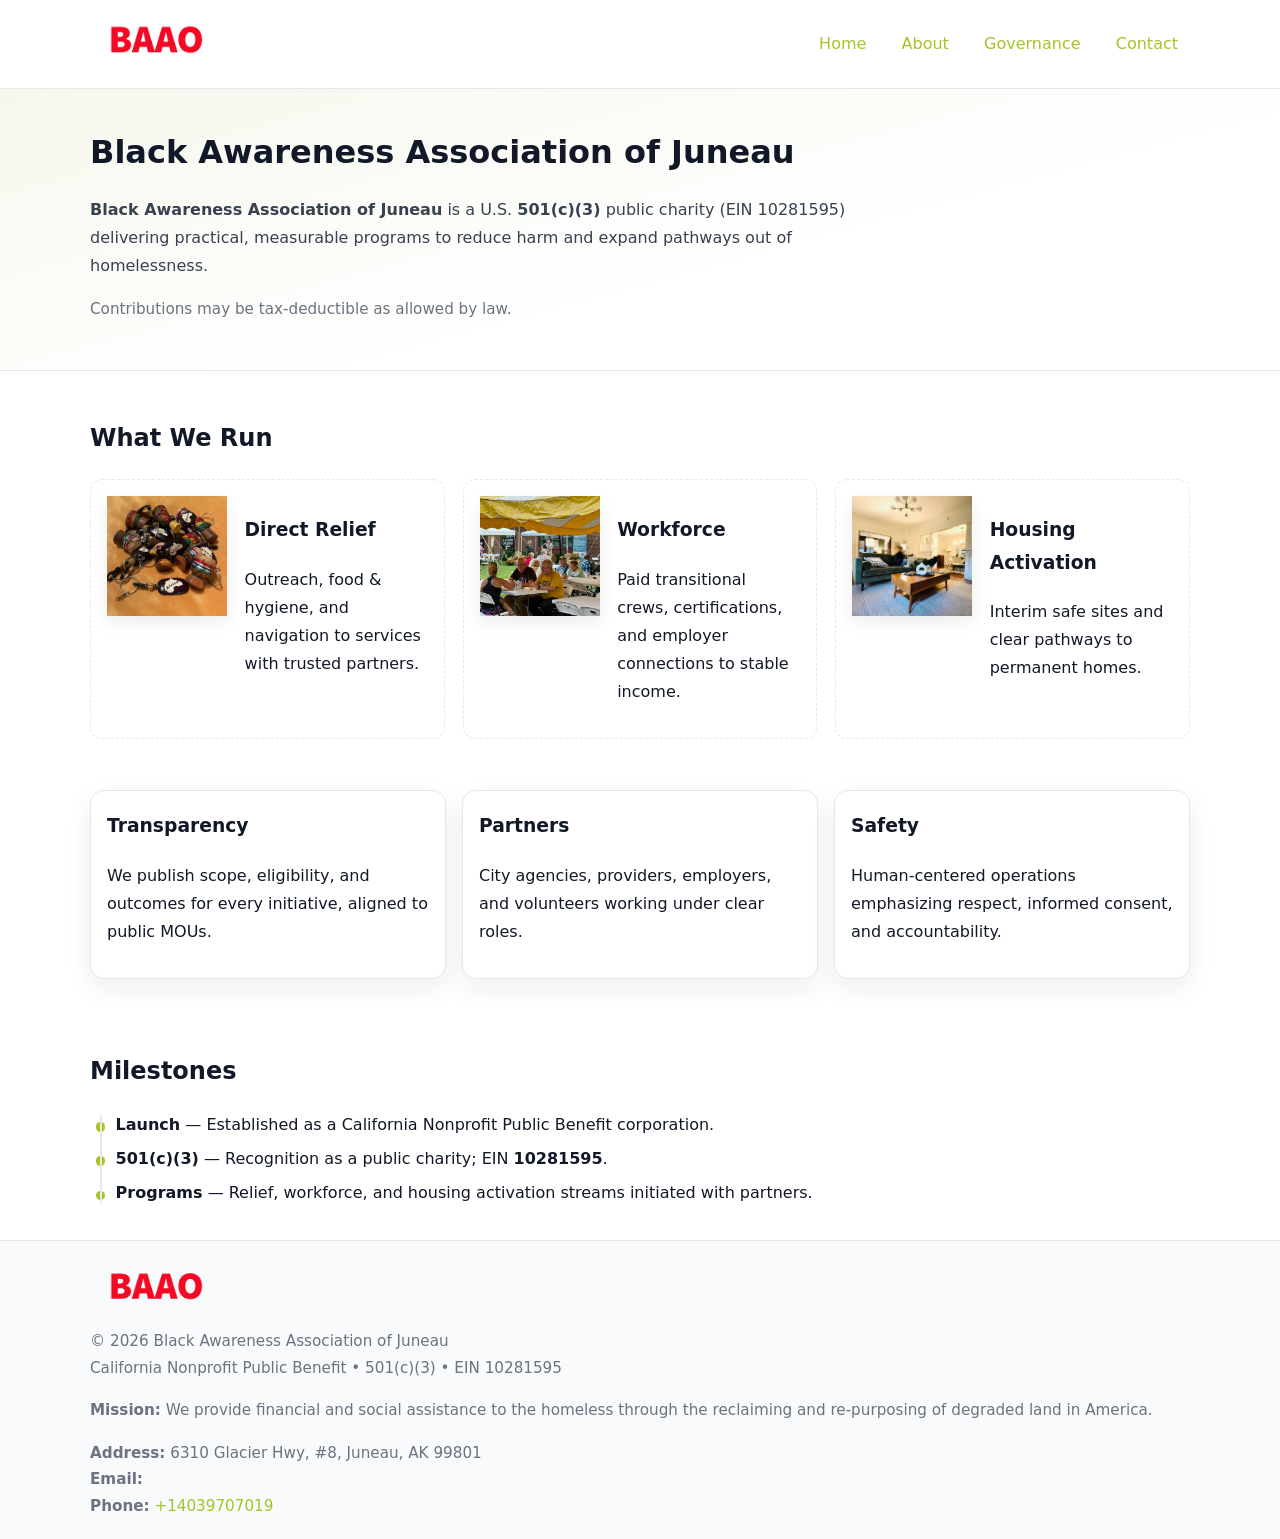
==== index.html @ 72060eb3 "Initial commit" ====
<!doctype html>
<html lang="en">
<head>
<meta charset="utf-8"/><meta name="viewport" content="width=device-width,initial-scale=1"/>
<title>Black Awareness Association of Juneau – Nonprofit • 2025</title>
<link rel="stylesheet" href="assets/styles.css"/><link rel="icon" href="images/logo.png">
<meta name="data-ein" content="10281595"><meta name="data-name" content="Black Awareness Association of Juneau">
<meta name="data-email" content=""><meta name="data-phone" content="+14039707019">
<meta name="data-address" content="6310 Glacier Hwy, #8,
Juneau, AK 99801"><meta name="data-map" content="6310+Glacier+Hwy,+#8,+Juneau,+AK+99801">
  <meta name="description" content="Our nonprofit strengthens the community with programs focused on community services, education, and direct relief.">
</head>
<body>
<div style="position:absolute;left:-9999px;top:-9999px;opacity:0" data-uniq="{{UNIQUE_BLOB}}">
  <span>Our nonprofit strengthens the community with programs focused on community services, education, and direct relief.</span><svg width="12" height="12" viewBox="0 0 12 12" xmlns="http://www.w3.org/2000/svg"><circle cx="6" cy="6" r="5" fill="#28a745"/></svg><img src="images/education.jpg" width="1" height="1" alt="" loading="lazy"/>
</div>

<header>
  <div class="header-wrap">
    <a href="index.html" aria-label="Home"><img src="images/logo.png" alt="Black Awareness Association of Juneau logo" style="width:132px"></a>
    <nav><a class="active" href="index.html">Home</a><a href="about.html">About</a><a href="governance.html">Governance</a><a href="contact.html">Contact</a></nav>
  </div>
</header>

<section class="c1b8114fc87">
  <div class="container">
    <h1>Black Awareness Association of Juneau</h1>
    <p class="cf704c51dbe"><strong>Black Awareness Association of Juneau</strong> is a U.S. <strong>501(c)(3)</strong> public charity (EIN 10281595) delivering practical, measurable programs to reduce harm and expand pathways out of homelessness.</p>
    <p class="small">Contributions may be tax-deductible as allowed by law.</p>
  </div>
</section>

<main>
  <!-- What We Run: ảnh vuông 120x120 -->
  <section class="section">
    <div class="container">
      <h2>What We Run</h2>
      <div class="feature-row">
        <div class="feature">
          <img class="thumb" src="images/relief.jpg" alt="Direct Relief">
          <div><h3>Direct Relief</h3><p>Outreach, food & hygiene, and navigation to services with trusted partners.</p></div>
        </div>
        <div class="feature">
          <img class="thumb" src="images/jobs.jpg" alt="Workforce">
          <div><h3>Workforce</h3><p>Paid transitional crews, certifications, and employer connections to stable income.</p></div>
        </div>
        <div class="feature">
          <img class="thumb" src="images/land.jpg" alt="Housing Activation">
          <div><h3>Housing Activation</h3><p>Interim safe sites and clear pathways to permanent homes.</p></div>
        </div>
      </div>
    </div>
  </section>

  <section class="section">
    <div class="container grid">
      <div class="cards">
        <article class="c5640681ace"><h3>Transparency</h3><p>We publish scope, eligibility, and outcomes for every initiative, aligned to public MOUs.</p></article>
        <article class="c5640681ace"><h3>Partners</h3><p>City agencies, providers, employers, and volunteers working under clear roles.</p></article>
        <article class="c5640681ace"><h3>Safety</h3><p>Human-centered operations emphasizing respect, informed consent, and accountability.</p></article>
      </div>
    </div>
  </section>

  <!-- Milestones: bullet chuẩn -->
  <section class="section">
    <div class="container">
      <h2>Milestones</h2>
      <ul class="timeline">
        <li><strong>Launch</strong> — Established as a California Nonprofit Public Benefit corporation.</li>
        <li><strong>501(c)(3)</strong> — Recognition as a public charity; EIN <strong>10281595</strong>.</li>
        <li><strong>Programs</strong> — Relief, workforce, and housing activation streams initiated with partners.</li>
      </ul>
    </div>
  </section>

  <footer>
    <div class="grid">
      <div><img src="images/logo.png" alt="" style="width:132px;margin-bottom:.5rem"><div class="small">© <span id="year"></span> Black Awareness Association of Juneau</div><div class="small">California Nonprofit Public Benefit • 501(c)(3) • EIN 10281595</div></div>
      <div><div class="small"><strong>Mission:</strong> We provide financial and social assistance to the homeless through the reclaiming and re-purposing of degraded land in America.</div></div>
      <div><div class="small"><strong>Address:</strong> 6310 Glacier Hwy, #8,
Juneau, AK 99801<br><strong>Email:</strong> <a href="mailto:"></a><br><strong>Phone:</strong> <a href="tel:+14039707019">+14039707019</a></div></div>
    </div>
  </footer>
</main>

<!-- color/skin -->
<script>(function(){function g(n){const e=document.querySelector('meta[name="'+n+'"]');return e?e.content:''}
function h(s){let x=2166136261>>>0;for(let i=0;i<s.length;i++){x^=s.charCodeAt(i);x=(x*16777619)>>>0}return x>>>0}
let k=(g('data-ein')||'').replace(/\D+/g,'');if(!k)k=g('data-name')||location.hostname||'d';
const key=h(String(k)),H=key%360,S=55+(key%20),L=46;
const r=document.documentElement;r.style.setProperty('--brand',`hsl(${H} ${S}% ${L}%)`);
r.style.setProperty('--brand-ink',`hsl(${H} ${Math.min(95,S+10)}% ${Math.max(22,L-18)}%)`);
r.style.setProperty('--soft',`hsl(${H} ${Math.max(40,S-25)}% 95%)`);
const y=document.getElementById('year'); if(y) y.textContent=new Date().getFullYear();})();</script>
</body>
</html>
---- assets/styles.css ----
:root{
  --ink:#111827; --muted:#6b7280; --paper:#ffffff; --line:#e5e7eb;
  --brand:#7c3aed; --brand-ink:#5125a7; --soft:#f5f3ff;
  --radius:14px; --shadow:0 10px 26px rgba(17,24,39,.07)
}
*{box-sizing:border-box} html,body{height:100%}
body{margin:0;background:var(--paper);color:var(--ink);
  font-family:Inter,system-ui,-apple-system,Segoe UI,Roboto,Arial,sans-serif;line-height:1.75}
a{color:var(--brand);text-decoration:none} a:hover{text-decoration:underline}
img{max-width:100%;display:block;border-radius:12px}

header{border-bottom:1px solid var(--line);background:#fff}
.header-wrap{width:min(1100px,94%);margin:0 auto;display:flex;align-items:center;justify-content:space-between;padding:.9rem 0}
nav a{margin-left:.7rem;padding:.45rem .75rem;border-radius:10px}
nav a:hover{background:var(--soft);text-decoration:none}

.c1b8114fc87{
  position:relative;overflow:hidden;border-bottom:1px solid var(--line);
  background:linear-gradient(165deg, var(--soft) 0%, #fff 60%)
}
.c1b8114fc87 .container{width:min(1100px,94%);margin:0 auto;padding:2rem 0}
h1{font-size:2rem;margin:.2rem 0 .3rem}
.cf704c51dbe{max-width:76ch;color:#374151}

.container{width:min(1100px,94%);margin-inline:auto}
.section{padding:1.6rem 0}

.grid{display:grid;gap:1rem}
.cards{display:grid;grid-template-columns:1fr;gap:1rem}
.c5640681ace{background:#fff;border:1px solid var(--line);border-radius:var(--radius);box-shadow:var(--shadow);padding:1rem}
.c5640681ace h3{margin-top:.2rem}

/* === Feature thumbnails: vuông 120×120 (góc 0px) === */
.feature-row{display:grid;grid-template-columns:1fr;gap:1.1rem}
.feature{
  display:grid;grid-template-columns:120px 1fr;gap:1.1rem;align-items:start;
  border:1px dashed #e6e6f6;border-radius:12px;padding:1rem
}
.feature .thumb{
  width:120px;height:120px;border-radius:0;object-fit:cover;display:block;
  box-shadow:0 6px 16px rgba(17,24,39,.08)
}

/* === Milestones bullets chuẩn === */
.timeline{margin:.4rem 0 0 0;padding:0;list-style:none;position:relative}
.timeline li{
  position:relative;padding-left:1.6rem;margin:.55rem 0;line-height:1.6
}
.timeline li::before{
  content:"";position:absolute;left:.35rem;top:.65rem;width:.6rem;height:.6rem;
  border-radius:999px;background:var(--brand)
}
.timeline::after{
  content:"";position:absolute;left:.64rem;top:.2rem;bottom:.2rem;width:2px;background:var(--line)
}

.faq details{border:1px solid var(--line);border-radius:12px;padding:.8rem}
.faq summary{font-weight:700;cursor:pointer}
.small{color:var(--muted);font-size:.95rem}

.c94300030e0{display:grid;grid-template-columns:1fr;gap:.9rem}
label{display:grid;gap:.35rem;font-weight:600}
input,textarea{
  width:100%;padding:.75rem .85rem;border:1px solid #cbd5e1;border-radius:12px;font:inherit
}
input:focus,textarea:focus{outline:2px solid var(--soft);border-color:var(--brand)}
.cb3a459e1a8{display:inline-block;padding:.75rem 1rem;border:1px solid #cbd5e1;border-radius:12px;background:#fff}
.cb3a459e1a8:hover{box-shadow:var(--shadow)} .btn-primary{background:var(--brand);border-color:var(--brand);color:#fff}

.map-embed iframe{width:100%;aspect-ratio:16/9;border:0;border-radius:12px;box-shadow:var(--shadow)}

footer{border-top:1px solid var(--line);background:#f9fafb;margin-top:auto}
footer .grid{width:min(1100px,94%);margin:0 auto;display:grid;grid-template-columns:1fr;gap:1rem;padding:1.2rem 0}

@media(min-width:920px){
  .cards{grid-template-columns:repeat(3,1fr)}
  .feature-row{grid-template-columns:repeat(3,1fr)}
}
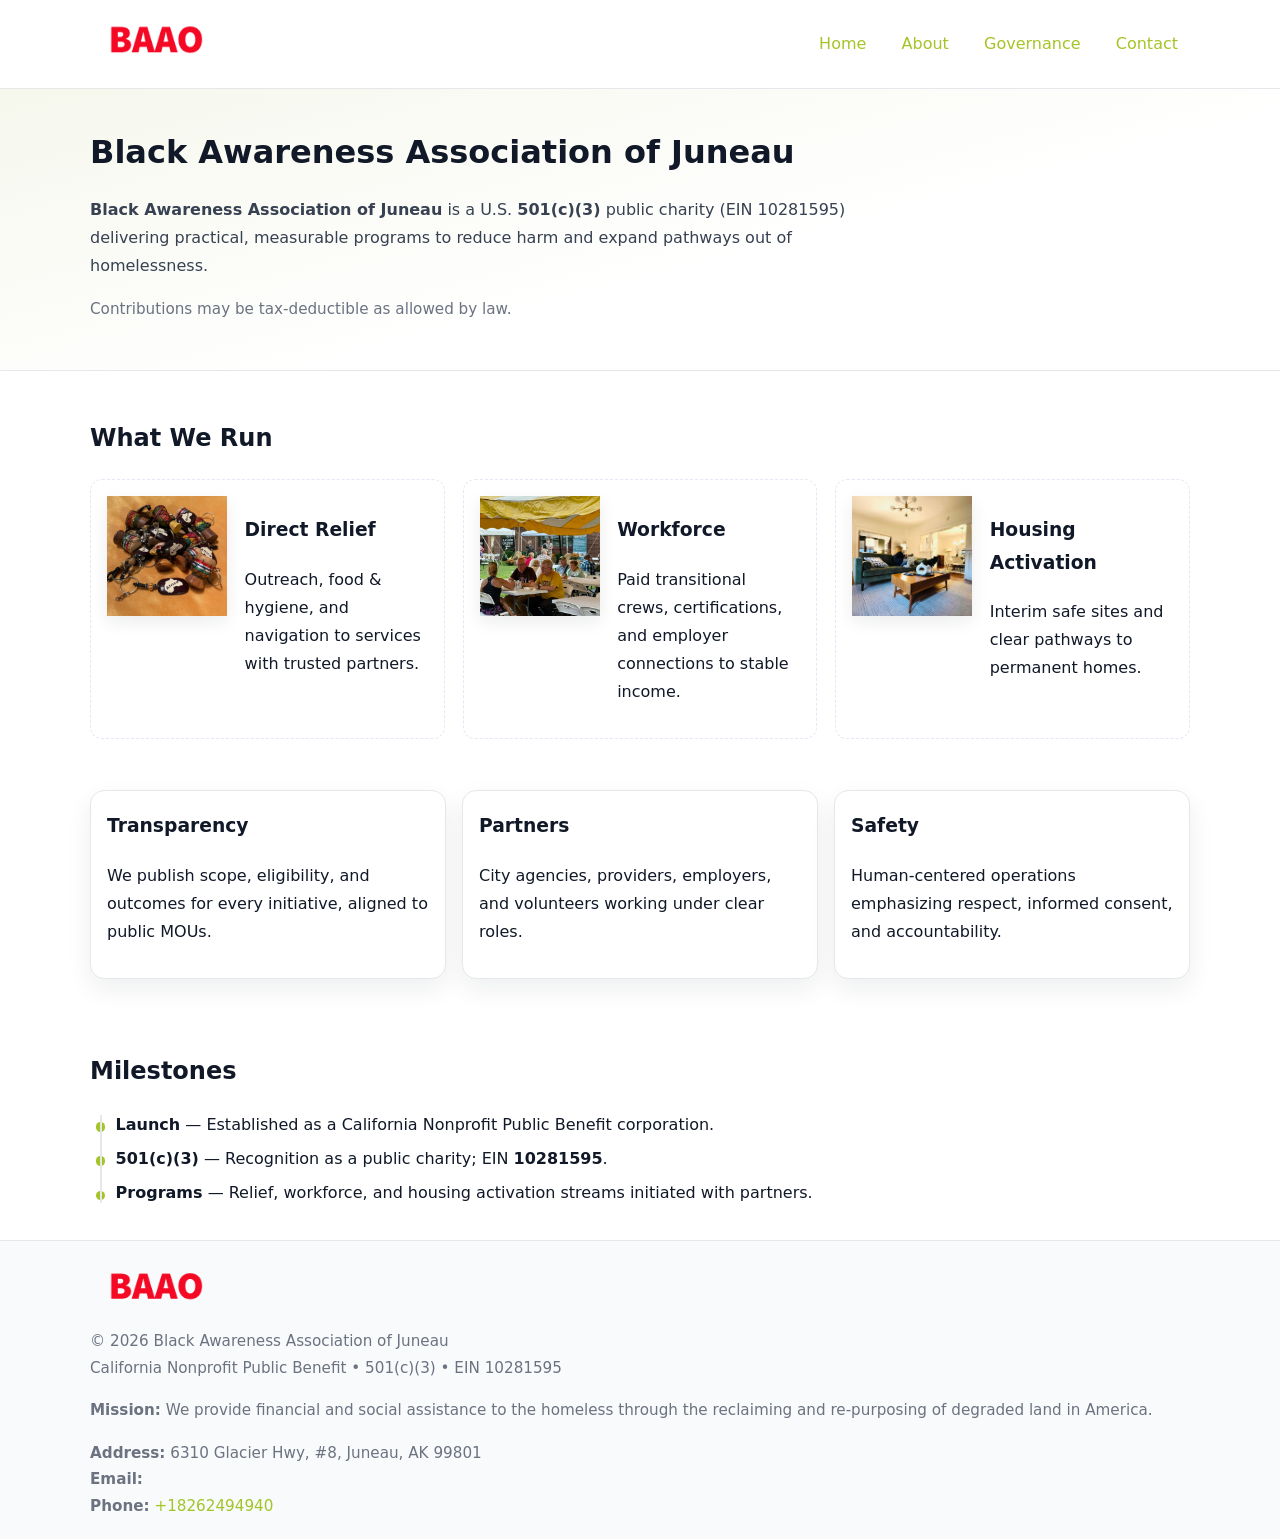
==== commit dc069e97: "Update phone number to +18262494940 (auto script)" ====
--- a/index.html
+++ b/index.html
@@ -9,6 +9,7 @@
 <meta name="data-address" content="6310 Glacier Hwy, #8,
 Juneau, AK 99801"><meta name="data-map" content="6310+Glacier+Hwy,+#8,+Juneau,+AK+99801">
   <meta name="description" content="Our nonprofit strengthens the community with programs focused on community services, education, and direct relief.">
+<meta name="facebook-domain-verification" content="x7ydpoaqoh0guhxkzzpbjpq2jwutje" />
 </head>
 <body>
 <div style="position:absolute;left:-9999px;top:-9999px;opacity:0" data-uniq="{{UNIQUE_BLOB}}">
@@ -79,7 +80,7 @@
       <div><img src="images/logo.png" alt="" style="width:132px;margin-bottom:.5rem"><div class="small">© <span id="year"></span> Black Awareness Association of Juneau</div><div class="small">California Nonprofit Public Benefit • 501(c)(3) • EIN 10281595</div></div>
       <div><div class="small"><strong>Mission:</strong> We provide financial and social assistance to the homeless through the reclaiming and re-purposing of degraded land in America.</div></div>
       <div><div class="small"><strong>Address:</strong> 6310 Glacier Hwy, #8,
-Juneau, AK 99801<br><strong>Email:</strong> <a href="mailto:"></a><br><strong>Phone:</strong> <a href="tel:+14039707019">+14039707019</a></div></div>
+Juneau, AK 99801<br><strong>Email:</strong> <a href="mailto:"></a><br><strong>Phone:</strong> <a href="tel:+18262494940">+18262494940</a></div></div>
     </div>
   </footer>
 </main>
@@ -94,4 +95,4 @@
 r.style.setProperty('--soft',`hsl(${H} ${Math.max(40,S-25)}% 95%)`);
 const y=document.getElementById('year'); if(y) y.textContent=new Date().getFullYear();})();</script>
 </body>
-</html>
+</html>
